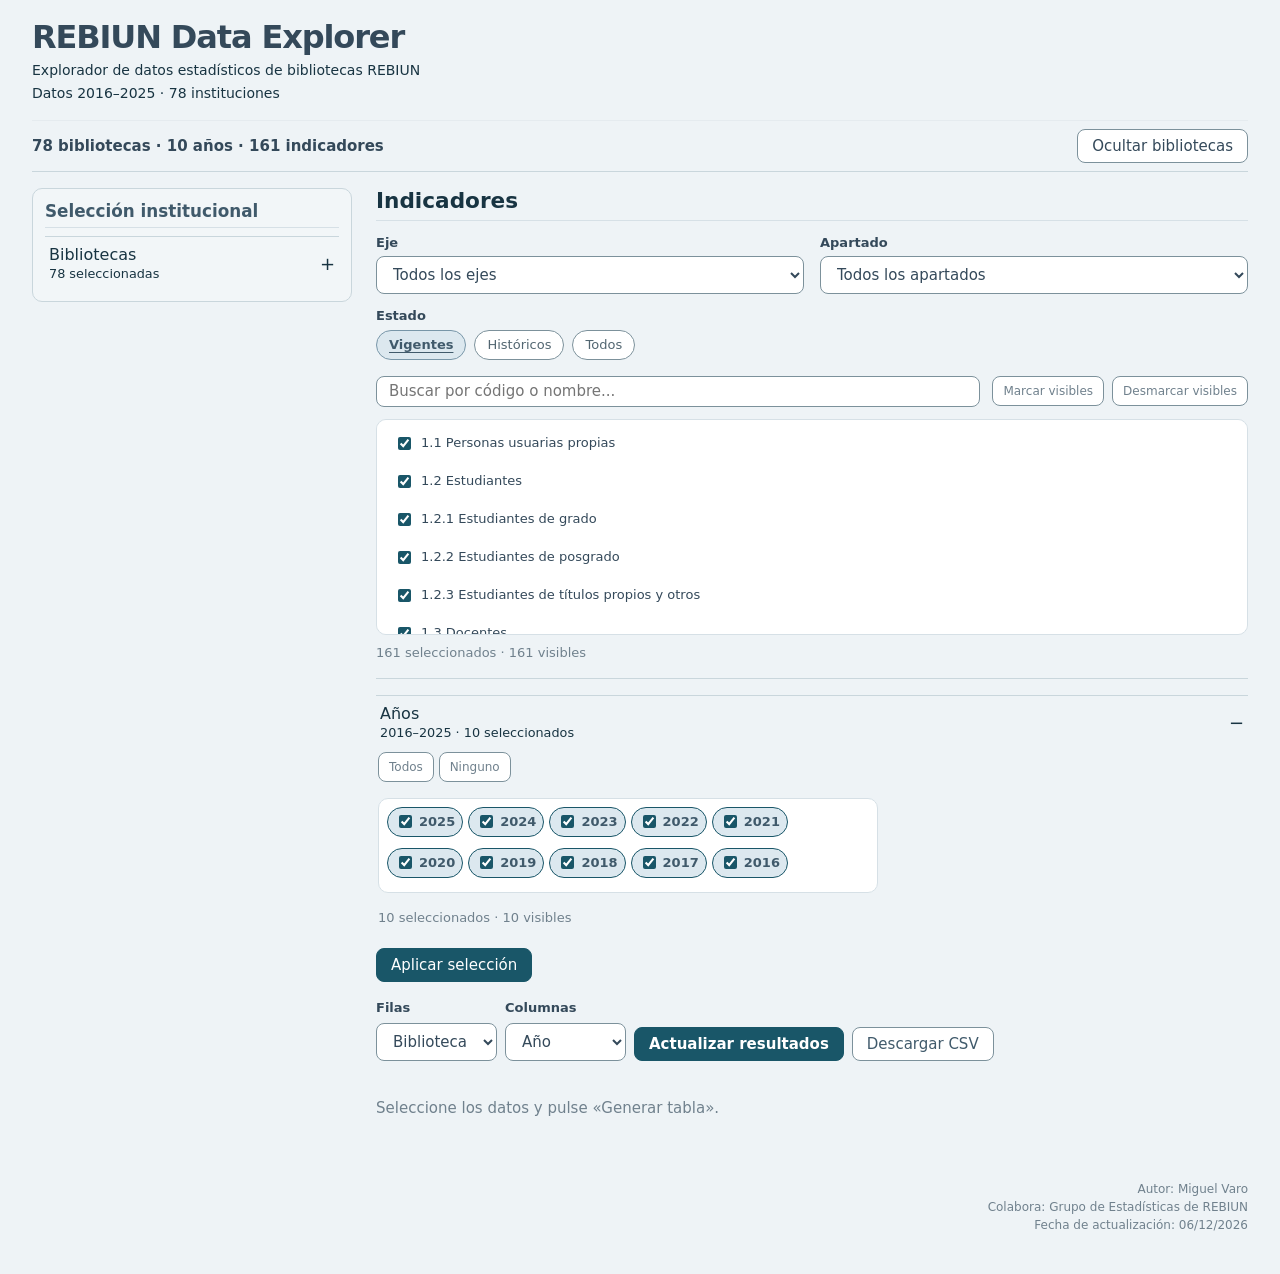
==== pruebas/redisenio-dashboard/index.html @ eb5f0b52 "Añade prototipo de rediseño del Data Explorer" ====
<!DOCTYPE html>
<html lang="es">

<head>
    <meta charset="UTF-8">
    <meta name="viewport" content="width=device-width, initial-scale=1.0">
    <title>REBIUN Data Explorer | Estadísticas REBIUN</title>
    <link rel="stylesheet" href="estilos.css">
</head>

<body class="prueba-rediseno">

<main>

    <header class="cabecera-aplicacion">
        <h1>REBIUN Data Explorer</h1>
        <p class="subtitulo-aplicacion">
            Explorador de datos estadísticos de bibliotecas REBIUN
        </p>
        <p class="metadatos-aplicacion">Datos 2016–2025 · 78 instituciones</p>
    </header>
<div class="barra-seleccion">
    <p id="seleccion-actual" role="status">Cargando selección…</p>
    <button type="button" id="alternar-seleccion" aria-label="Ocultar panel de bibliotecas" aria-expanded="true" aria-controls="panel-seleccion">Ocultar bibliotecas</button>
</div>
<div class="espacio-trabajo">
<aside id="panel-seleccion" aria-labelledby="titulo-seleccion">
<h2 id="titulo-seleccion">Selección institucional</h2>
<section class="grupo-seleccion">
    <h3><button class="acordeon" type="button" aria-expanded="false" aria-controls="filtros-bibliotecas">
        <span>Bibliotecas</span><span class="detalle-seleccion" id="detalle-bibliotecas"></span>
    </button></h3>
    <div class="filtros" id="filtros-bibliotecas" hidden><div class="segmentadores">

                <div class="campo">

                    <label for="comunidad">
                        Comunidad autónoma
                    </label>

                    <select id="comunidad">
                        <option value="">Todas</option>
                    </select>

                </div>


                <div class="campo">

                    <label for="modalidad">
                        Modalidad
                    </label>

                    <select id="modalidad">
                        <option value="">Todas</option>
                    </select>

                </div>


                <div class="campo">

                    <label for="titularidad">
                        Titularidad
                    </label>

                    <select id="titularidad">
                        <option value="">Todas</option>
                    </select>

                </div>

            </div>


            <div class="fila-segmentador-tamano">
<fieldset class="segmentador-tamano">

                <legend>
                    Tamaño por personas usuarias propias
                </legend>

                <div
                    class="opciones-tamano"
                    id="segmentador-tamano"
                    role="radiogroup"
                    aria-label="Tamaño por personas usuarias propias">

                    <label class="opcion-tamano">
                        <input type="radio" name="tamanoUsuarios" value="grupo1">
                        <span>Grupo 1 · Hasta 20.000</span>
                    </label>

                    <label class="opcion-tamano">
                        <input type="radio" name="tamanoUsuarios" value="grupo2">
                        <span>Grupo 2 · 20.001–40.000</span>
                    </label>

                    <label class="opcion-tamano">
                        <input type="radio" name="tamanoUsuarios" value="grupo3">
                        <span>Grupo 3 · 40.001 o más</span>
                    </label>

                    <label class="opcion-tamano">
                        <input type="radio" name="tamanoUsuarios" value="sin-dato">
                        <span>Sin dato</span>
                    </label>

                    <label class="opcion-tamano">
                        <input type="radio" name="tamanoUsuarios" value="todas" checked>
                        <span>Todas</span>
                    </label>

                </div>

            </fieldset>
            </div>


            <div class="bloque-lista">

                <div class="cabecera-lista cabecera-acciones">

                    <div>

                        <button
                            type="button"
                            class="mini"
                            id="marcar-bibliotecas">
                            Marcar visibles
                        </button>

                        <button
                            type="button"
                            class="mini"
                            id="desmarcar-bibliotecas">
                            Desmarcar visibles
                        </button>

                    </div>

                </div>


                <input
                    type="search"
                    id="buscar-biblioteca" aria-label="Buscar bibliotecas"
                    class="buscador"
                    placeholder="Buscar por universidad, código o sigla...">


                <div
                    id="lista-bibliotecas"
                    class="lista-checks lista-bibliotecas">
                </div>


                <div
                    id="contador-bibliotecas"
                    class="contador">
                </div>

            </div></div>
</section>



</aside>
<div class="area-analisis">
    <section class="catalogo-indicadores" aria-labelledby="titulo-indicadores">
        <h2 id="titulo-indicadores">Indicadores</h2>
        <div class="segmentadores filtros-catalogo">

            <div class="campo">

                <label for="eje">
                    Eje
                </label>

                <select id="eje">

                    <option value="">
                        Todos los ejes
                    </option>

                </select>

            </div>


            <div class="campo">

                <label for="apartado">
                    Apartado
                </label>

                <select id="apartado">

                    <option value="">
                        Todos los apartados
                    </option>

                </select>

            </div>

            <div
                class="campo campo-estado-indicadores"
                id="filtro-estado-indicadores">

                <span class="etiqueta-control">
                    Estado
                </span>

                <div
                    class="botones-estado-indicadores"
                    role="group"
                    aria-label="Estado de los indicadores">

                    <button
                        type="button"
                        class="boton-estado-indicadores activo"
                        data-estado-indicadores="vigentes"
                        aria-pressed="true">
                        Vigentes
                    </button>

                    <button
                        type="button"
                        class="boton-estado-indicadores"
                        data-estado-indicadores="historicos"
                        aria-pressed="false">
                        Históricos
                    </button>

                    <button
                        type="button"
                        class="boton-estado-indicadores"
                        data-estado-indicadores="todos"
                        aria-pressed="false">
                        Todos
                    </button>

                </div>

            </div>


        </div>


        <div class="bloque-lista">

            <div class="herramientas-catalogo">
                <input
                type="search"
                id="buscar-indicador" aria-label="Buscar indicadores"
                class="buscador"
                placeholder="Buscar por código o nombre...">
                <div class="acciones-catalogo">
                    <button
                        type="button"
                        class="mini"
                        id="marcar-indicadores">
                        Marcar visibles
                    </button>

                    <button
                        type="button"
                        class="mini"
                        id="desmarcar-indicadores">
                        Desmarcar visibles
                    </button>

                </div>
            </div>

            <div
                id="lista-indicadores"
                class="lista-checks lista-indicadores">
            </div>


            <div
                id="contador-indicadores"
                class="contador">
            </div>

        </div>
    </section>
<section class="grupo-seleccion periodo-consulta">
    <h3><button class="acordeon" type="button" aria-expanded="true" aria-controls="filtros-anios">
        <span>Años</span><span class="detalle-seleccion" id="detalle-anios"></span>
    </button></h3>
    <div class="filtros" id="filtros-anios"><div class="bloque-lista bloque-anios">

                <div class="cabecera-lista cabecera-acciones">

                    <div>

                        <button
                            type="button"
                            class="mini"
                            id="todos-anios">
                            Todos
                        </button>

                        <button
                            type="button"
                            class="mini"
                            id="ningun-anio">
                            Ninguno
                        </button>

                    </div>

                </div>


                <div
                    id="lista-anios"
                    class="lista-checks lista-anios">
                </div>


                <div
                    id="contador-anios"
                    class="contador">
                </div>

            </div></div>
</section>
        <button id="aplicar-seleccion" type="button" disabled>Aplicar selección</button>
    <section class="seccion-resultados" aria-label="Resultados">

        <div id="resumen"></div>

        <div
            id="selector-vistas"
            class="selector-vistas"
            role="tablist"
            aria-label="Visualización del resultado"
            hidden>

            <button
                type="button"
                class="pestana-vista activa"
                role="tab"
                id="pestana-tabla"
                data-vista="tabla"
                aria-controls="panel-tabla"
                aria-selected="true">
                Tabla
            </button>

            <button
                type="button"
                class="pestana-vista"
                role="tab"
                id="pestana-evolucion" tabindex="-1"
                data-vista="evolucion"
                aria-controls="evolucion"
                aria-selected="false">
                Evolución
            </button>

            <button
                type="button"
                class="pestana-vista"
                role="tab"
                id="pestana-comparacion" tabindex="-1"
                data-vista="comparacion"
                aria-controls="comparacion"
                aria-selected="false">
                Comparación
            </button>

        </div>

        <div id="panel-tabla" role="tabpanel" aria-labelledby="pestana-tabla">
<div class="organizacion">

            <div class="campo">

                <label for="filas">
                    Filas
                </label>

                <select id="filas">

                    <option value="Biblioteca">
                        Biblioteca
                    </option>

                    <option value="Anio">
                        Año
                    </option>

                    <option value="IndicadorEtiqueta">
                        Indicador
                    </option>

                </select>

            </div>


            <div class="campo">

                <label for="columnas">
                    Columnas
                </label>

                <select id="columnas">

                    <option value="Anio">
                        Año
                    </option>

                    <option value="Biblioteca">
                        Biblioteca
                    </option>

                    <option value="IndicadorEtiqueta">
                        Indicador
                    </option>

                </select>

            </div>


            <button
                id="generar"
                type="button">
                Actualizar resultados
            </button>


            <button
                id="descargar"
                type="button">
                Descargar CSV
            </button>

        </div>
<div id="tabla" tabindex="0" role="region" aria-label="Resultado tabular"></div>
</div>

        <div
            id="evolucion"
            class="vista-grafico"
            role="tabpanel"
            aria-labelledby="pestana-evolucion"
            hidden>

            <div class="controles-grafico">
                <div class="campo">
                    <label for="indicador-evolucion">
                        Indicador a visualizar
                    </label>
                    <select id="indicador-evolucion"></select>
                </div>

                <div class="campo campo-destacar-biblioteca">
                    <label for="destacar-biblioteca-evolucion">
                        Destacar biblioteca (opcional)
                    </label>
                    <select id="destacar-biblioteca-evolucion">
                        <option value="">Ninguna</option>
                    </select>
                </div>

                <label class="control-promedio">
                    <input type="checkbox" id="mostrar-promedio-evolucion">
                    Mostrar promedio
                </label>

                <div class="descarga-grafico">
                    <button
                        type="button"
                        class="boton-descarga-grafico"
                        data-menu-descarga="evolucion"
                        aria-controls="opciones-descarga-evolucion"
                        aria-expanded="false">
                        Descargar gráfico
                    </button>
                    <div
                        class="menu-descarga-grafico"
                        id="opciones-descarga-evolucion"
                        role="group"
                        data-menu="evolucion"
                        hidden>
                        <button type="button" data-descarga="png" data-vista-descarga="evolucion">PNG</button>
                        <button type="button" data-descarga="pdf" data-vista-descarga="evolucion">PDF</button>
                    </div>
                </div>
            </div>

            <div class="metricas-grafico" id="metricas-evolucion" aria-label="Resumen del gráfico" hidden></div>
            <div
                id="grafico-evolucion"
                class="contenedor-grafico">
            </div>

        </div>

        <div
            id="comparacion"
            class="vista-grafico"
            role="tabpanel"
            aria-labelledby="pestana-comparacion"
            hidden>

            <div class="controles-grafico">
                <div class="campo">
                    <label for="indicador-comparacion">
                        Indicador
                    </label>
                    <select id="indicador-comparacion"></select>
                </div>

                <div class="campo">
                    <label for="destacar-comparacion">Destacar biblioteca</label>
                    <select id="destacar-comparacion"></select>
                </div>
                <fieldset class="selector-modo-comparacion">
                    <legend>Modo de comparación</legend>
                    <div class="chips-anios" role="group" aria-label="Modo de comparación">
                        <button type="button" class="chip-anio activo" data-modo-comparacion="absoluto" aria-pressed="true">Valores absolutos</button>
                        <button type="button" class="chip-anio" data-modo-comparacion="por-usuario" aria-pressed="false">Por persona usuaria propia</button>
                        <span class="ayuda-normalizacion" tabindex="0" aria-label="Normaliza el indicador dividiéndolo entre las personas usuarias propias de cada biblioteca en el año seleccionado. Utilice esta opción solo cuando esta relación sea adecuada para el indicador consultado." title="Normaliza el indicador dividiéndolo entre las personas usuarias propias de cada biblioteca en el año seleccionado. Utilice esta opción solo cuando esta relación sea adecuada para el indicador consultado.">ⓘ</span>
                    </div>
                </fieldset>

                <div class="controles-disposicion-comparacion">
                    <div class="campo">
                        <label for="orden-comparacion">Ordenar</label>
                        <select id="orden-comparacion">
                            <option value="desc">Mayor a menor</option>
                            <option value="asc">Menor a mayor</option>
                            <option value="alfabetico">Alfabético</option>
                        </select>
                    </div>
                    <div class="campo">
                        <label for="orientacion-comparacion">Orientación</label>
                        <select id="orientacion-comparacion">
                            <option value="horizontal" selected>Horizontal</option>
                            <option value="vertical">Vertical</option>
                        </select>
                    </div>
                </div>

                <fieldset class="selector-anios-comparacion">
                    <legend>Año</legend>
                    <div
                        id="anios-comparacion"
                        class="chips-anios"
                        role="group"
                        aria-label="Año de comparación">
                    </div>
                </fieldset>

                <div class="descarga-grafico">
                    <button
                        type="button"
                        class="boton-descarga-grafico"
                        data-menu-descarga="comparacion"
                        aria-controls="opciones-descarga-comparacion"
                        aria-expanded="false">
                        Descargar gráfico
                    </button>
                    <div
                        class="menu-descarga-grafico"
                        id="opciones-descarga-comparacion"
                        role="group"
                        data-menu="comparacion"
                        hidden>
                        <button type="button" data-descarga="png" data-vista-descarga="comparacion">PNG</button>
                        <button type="button" data-descarga="pdf" data-vista-descarga="comparacion">PDF</button>
                    </div>
                </div>
            </div>

            <div class="metricas-grafico" id="metricas-comparacion" aria-label="Resumen del gráfico" hidden></div>
            <div
                id="grafico-comparacion"
                class="contenedor-grafico">
            </div>

        </div>

        <footer class="pie-resultados">
            <div>Autor: Miguel Varo</div>
            <div>Colabora: Grupo de Estadísticas de REBIUN</div>
            <div>Fecha de actualización: <time id="fecha-actualizacion"></time></div>
        </footer>

    </section>


</div>
</div>
</main>

<section
    id="vista-impresion-grafico"
    class="vista-impresion-grafico"
    aria-hidden="true">
</section>

<script src="app.js"></script>

</body>

</html>
---- pruebas/redisenio-dashboard/estilos.css ----
body {
    font-family: Arial, Helvetica, sans-serif;
    margin: 0;
    background: #f5f6f7;
    color: #222;
}

main {
    max-width: 1400px;
    margin: 35px auto;
    padding: 0 25px 50px;
}

h1 {
    margin-bottom: 5px;
}

.cabecera-aplicacion {
    margin-bottom: 0.35rem;
}

.cabecera-aplicacion h1 {
    color: var(--color-text);
    margin: 0;
    font-size: clamp(1.7rem, 3vw, 2.2rem);
    line-height: 1.15;
}

.subtitulo-aplicacion {
    margin: 0.3rem 0 0;
    color: #555;
    font-size: 1rem;
}

h2 {
    width: 100%;
    margin: 0 0 15px;
    font-size: 19px;
    border-bottom: 1px solid #ddd;
    padding-bottom: 10px;
}

.intro {
    color: #555;
    margin-bottom: 25px;
}


/* PANELES */

.panel {
    background: white;
    padding: 20px;
    margin-bottom: 20px;
    border: 1px solid #ddd;
    border-radius: 4px;
}

.panel-bloque {
    display: flex;
    flex-wrap: wrap;
    gap: 20px;
}


/* SEGMENTADORES */

.segmentadores {
    display: flex;
    flex-wrap: wrap;
    gap: 20px;
    width: 100%;
}

.campo {
    display: flex;
    flex-direction: column;
    min-width: 240px;
}

.segmentador-tamano {
    width: 100%;
    margin: -4px 0 0;
    padding: 0;
    border: 0;
}

.segmentador-tamano legend {
    margin-bottom: 6px;
    padding: 0;
    font-weight: bold;
}

.opciones-tamano {
    display: flex;
    flex-direction: column;
    align-items: flex-start;
    gap: 2px;
}

.opcion-tamano {
    display: flex;
    align-items: center;
    gap: 7px;
    margin: 0;
    padding: 3px;
    font-weight: normal;
    line-height: 1.25;
}

.opcion-tamano:has(input:disabled) {
    color: #888;
}

.opcion-tamano input {
    margin: 0;
}

label {
    font-weight: bold;
    margin-bottom: 6px;
}

select,
.buscador {
    padding: 9px;
    border: 1px solid #bbb;
    border-radius: 3px;
    background: white;
    box-sizing: border-box;
}


/* LISTAS */

.bloque-lista {
    width: 100%;
}

.cabecera-lista {
    display: flex;
    justify-content: space-between;
    align-items: center;
    gap: 10px;
    margin-bottom: 8px;
}

.buscador {
    width: 100%;
    margin-bottom: 8px;
}

.lista-checks {
    border: 1px solid #ccc;
    background: #fafafa;
    padding: 10px;
    overflow-y: auto;
}

.lista-bibliotecas {
    max-height: 250px;
}

.lista-indicadores {
    max-height: 320px;
}

.lista-anios {
    max-height: 150px;
}

.opcion-check {
    display: flex;
    align-items: flex-start;
    gap: 7px;
    padding: 5px 3px;
    font-weight: normal;
    line-height: 1.3;
}

.opcion-check:hover {
    background: #eee;
}

.opcion-check input {
    margin-top: 2px;
}

.contador {
    margin-top: 7px;
    font-size: 12px;
    color: #666;
}


/* BOTONES */

button {
    padding: 9px 16px;
    cursor: pointer;
    border: 1px solid #aaa;
    background: #f3f3f3;
    border-radius: 3px;
}

button:hover {
    background: #e4e4e4;
}

button.mini {
    padding: 4px 8px;
    font-size: 12px;
}


/* AÃ‘OS */

.bloque-anios {
    max-width: 500px;
}


/* ORGANIZACIÃ“N */

.organizacion {
    display: flex;
    flex-wrap: wrap;
    gap: 20px;
    align-items: flex-end;
}


/* RESULTADOS */

#resumen {
    margin: 20px 0 8px;
    font-weight: bold;
}

#tabla {
    overflow-x: auto;
}

.selector-vistas {
    display: flex;
    gap: 0.3rem;
    margin: 0 0 0.8rem;
    border-bottom: 1px solid var(--rebiun-borde-suave, #d9e3e2);
}

.selector-vistas[hidden] {
    display: none;
}

.pestana-vista {
    margin-bottom: -1px;
    padding: 0.5rem 0.9rem;
    border-radius: 4px 4px 0 0;
    background: #f7f9f9;
}

.pestana-vista.activa {
    color: #fff;
    border-color: var(--rebiun-turquesa-oscuro, #2d7e79);
    background: var(--rebiun-turquesa, #338c87);
}

.pestana-vista.activa:hover {
    background: var(--rebiun-turquesa-oscuro, #2d7e79);
}

.vista-grafico {
    min-width: 0;
}

.controles-grafico {
    display: flex;
    flex-wrap: wrap;
    gap: 1rem;
    align-items: flex-end;
    margin-bottom: 0.8rem;
}

.controles-grafico .campo {
    min-width: min(100%, 280px);
}

.control-promedio {
    display: inline-flex;
    align-items: center;
    gap: 0.45rem;
    margin: 0 0 0.45rem;
    font-weight: normal;
    white-space: nowrap;
}

.control-promedio input {
    margin: 0;
}

.contenedor-grafico {
    overflow-x: auto;
    padding: 0.75rem;
    border: 1px solid var(--rebiun-borde-suave, #d9e3e2);
    background: #fff;
}

.grafico-svg {
    display: block;
    width: 100%;
    min-width: 620px;
    height: auto;
    font-family: inherit;
}

.grafico-eje {
    stroke: #899796;
    stroke-width: 1;
}

.grafico-guia {
    stroke: #e4ebea;
    stroke-width: 1;
}

.grafico-texto {
    fill: var(--rebiun-texto, #333);
    font-size: 12px;
}

.grafico-etiqueta-barra {
    font-size: 11px;
}

.grafico-etiqueta-promedio {
    fill: #8e9797;
    font-size: 11px;
    font-weight: 500;
}

.grafico-leyenda {
    display: flex;
    flex-wrap: wrap;
    gap: 0.45rem 1rem;
    margin-top: 0.8rem;
    font-size: 12px;
}

.grafico-leyenda-item {
    display: inline-flex;
    align-items: center;
    gap: 0.35rem;
}

.grafico-leyenda-color {
    width: 0.8rem;
    height: 0.8rem;
    border-radius: 50%;
    flex: 0 0 auto;
}

.grafico-leyenda-linea-promedio {
    width: 1.35rem;
    height: 0;
    border-top: 1.5px dashed #8e9797;
    opacity: 0.75;
    flex: 0 0 auto;
}

.selector-anios-comparacion {
    min-width: 0;
    margin: 0;
    padding: 0;
    border: 0;
}

#comparacion .controles-grafico > .campo,
.selector-modo-comparacion {
    flex-basis: 100%;
}

.controles-disposicion-comparacion {
    display: flex;
    flex: 0 1 100%;
    flex-wrap: wrap;
    gap: 0.75rem;
    align-items: flex-end;
}

.controles-disposicion-comparacion .campo {
    min-width: min(100%, 175px);
}

.controles-disposicion-comparacion select {
    width: 100%;
}

.selector-modo-comparacion {
    min-width: 0;
    margin: 0;
    padding: 0;
    border: 0;
}

.selector-modo-comparacion legend {
    margin-bottom: 6px;
    font-weight: bold;
}

.selector-modo-comparacion .chip-anio:disabled {
    opacity: 0.45;
    cursor: not-allowed;
}

.ayuda-normalizacion {
    align-self: center;
    color: #687575;
    cursor: help;
}

.medida-comparacion {
    margin: 0 0 0.5rem;
    color: #586564;
    font-size: 0.85rem;
}

.selector-anios-comparacion legend {
    margin-bottom: 6px;
    padding: 0;
    font-weight: bold;
}

.chips-anios {
    display: flex;
    flex-wrap: wrap;
    gap: 0.35rem;
}

.chip-anio {
    min-width: 3.4rem;
    padding: 0.32rem 0.6rem;
    background: #f7f9f9;
}

.chip-anio.activo {
    color: #fff;
    border-color: var(--rebiun-turquesa-oscuro, #2d7e79);
    background: var(--rebiun-turquesa, #338c87);
}

.chip-anio.activo:hover {
    background: var(--rebiun-turquesa-oscuro, #2d7e79);
}

.descarga-grafico {
    position: relative;
    margin-left: auto;
}

.boton-descarga-grafico {
    white-space: nowrap;
}

.menu-descarga-grafico {
    position: absolute;
    z-index: 10;
    top: calc(100% + 0.25rem);
    right: 0;
    min-width: 8rem;
    padding: 0.25rem;
    border: 1px solid var(--rebiun-borde-suave, #d9e3e2);
    border-radius: 4px;
    background: #fff;
    box-shadow: 0 3px 10px rgb(0 0 0 / 12%);
}

.menu-descarga-grafico[hidden] {
    display: none;
}

.menu-descarga-grafico button {
    display: block;
    width: 100%;
    border: 0;
    text-align: left;
    background: transparent;
}

.vista-impresion-grafico {
    display: none;
}

@media (max-width: 700px) {
    .pestana-vista {
        flex: 1 1 0;
        padding-right: 0.35rem;
        padding-left: 0.35rem;
    }

    .contenedor-grafico {
        padding: 0.45rem;
    }

    .descarga-grafico {
        margin-left: 0;
    }
}

@media print {
    @page {
        size: landscape;
        margin: 12mm;
    }

    body.imprimiendo-grafico {
        background: #fff;
    }

    body.imprimiendo-grafico main {
        display: none !important;
    }

    body.imprimiendo-grafico .vista-impresion-grafico {
        display: block;
        color: #222;
    }

    .vista-impresion-grafico h1 {
        margin: 0 0 0.4rem;
        font-size: 20pt;
    }

    .vista-impresion-grafico .metadatos-impresion {
        margin-bottom: 0.8rem;
        font-size: 11pt;
    }

    .vista-impresion-grafico .contenedor-grafico {
        overflow: visible;
        padding: 0;
        border: 0;
    }

    .vista-impresion-grafico .grafico-svg {
        width: 100% !important;
        min-width: 0;
        max-height: 155mm;
    }

    .vista-impresion-grafico .fuente-grafico {
        margin-top: 0.7rem;
        font-size: 9pt;
    }
}

table {
    width: 100%;
    border-collapse: collapse;
    background: white;
}

th,
td {
    border: 1px solid #ccc;
    padding: 8px;
    text-align: right;
    vertical-align: top;
}

th {
    background: #eee;
    white-space: nowrap;
}

th:first-child,
td:first-child {
    text-align: left;
}

.mensaje {
    background: white;
    border: 1px solid #ddd;
    padding: 20px;
}

/* =========================================================
   PRESENTACION_DATOS_CELDA
   Datos mÃºltiples dentro de una celda
   ========================================================= */

#tabla td {
    vertical-align: top;
}

#tabla .dato-celda {
    display: grid;
    grid-template-columns: minmax(0, 1fr) max-content;
    gap: 0.8rem;
    align-items: start;

    padding: 0.38rem 0;

    border-bottom: 1px solid #e2e5e9;
}

#tabla .dato-celda:first-child {
    padding-top: 0;
}

#tabla .dato-celda:last-child {
    padding-bottom: 0;
    border-bottom: none;
}

#tabla .dato-etiqueta {
    min-width: 0;
    line-height: 1.35;
}

#tabla .dato-valor {
    white-space: nowrap;
    text-align: right;

    font-weight: 600;
    font-variant-numeric: tabular-nums;
    line-height: 1.35;
}

/* =========================================================
   AJUSTE_VISUAL_REBIUN
   Ajuste tipogrÃ¡fico, espaciado y color corporativo
   ========================================================= */

:root {
    --rebiun-turquesa: #338c87;
    --rebiun-turquesa-oscuro: #2d7e79;
    --rebiun-turquesa-claro: #eef6f5;
    --rebiun-borde-suave: #d9e3e2;
    --rebiun-texto: #333333;
}


/* TipografÃ­a general mÃ¡s compacta */

body {
    font-family:
        "Segoe UI",
        "Helvetica Neue",
        Arial,
        sans-serif;

    font-size: 15px;
    line-height: 1.35;
    color: var(--rebiun-texto);
}


/* TÃ­tulo principal: mÃ¡s prÃ³ximo al estilo limpio de REBIUN */

h1 {
    font-weight: 400;
    line-height: 1.15;
    letter-spacing: 0.01em;
}


/* Encabezados principales de cada bloque */

h2 {
    color: var(--rebiun-turquesa-oscuro);

    font-size: 1.15rem;
    font-weight: 600;
    line-height: 1.2;

    margin-top: 0;
    margin-bottom: 0.55rem;

    padding-bottom: 0.38rem;

    border-bottom-color:
        var(--rebiun-borde-suave);
}


/* Encabezados secundarios */

h3 {
    font-size: 1rem;
    line-height: 1.2;

    margin-top: 0.65rem;
    margin-bottom: 0.4rem;
}


/* Controles */

button,
input,
select {
    font-family: inherit;
    font-size: inherit;
}


button {
    padding: 0.27rem 0.55rem;
}


input[type="text"],
input[type="search"],
select {
    padding-top: 0.34rem;
    padding-bottom: 0.34rem;
}


button:hover {
    border-color: var(--rebiun-turquesa);
    background-color: var(--rebiun-turquesa-claro);
}


button:focus-visible,
input:focus-visible,
select:focus-visible {
    outline: 2px solid var(--rebiun-turquesa);
    outline-offset: 1px;
}


/* Listados de selecciÃ³n */

.opcion-check {
    line-height: 1.25;
}


/* Tablas: un poco mÃ¡s compactas */

#tabla th,
#tabla td {
    padding-top: 0.4rem;
    padding-bottom: 0.4rem;
}


#tabla thead th {
    background-color: #f3f7f7;
    border-bottom-color: var(--rebiun-turquesa);
}


/* Filas internas de las celdas densas */

#tabla .dato-celda {
    gap: 0.7rem;
    padding-top: 0.3rem;
    padding-bottom: 0.3rem;
}


#tabla .dato-celda {
    border-bottom-color: #dde6e5;
}


/* PequeÃ±o acento visual en elementos interactivos */

a {
    color: var(--rebiun-turquesa-oscuro);
}

/* =========================================================
   LAYOUT_SELECCION_BIBLIOTECAS_ANIOS
   Bibliotecas + periodo en una Ãºnica secciÃ³n
   ========================================================= */

.seleccion-grid {
    display: grid;

    grid-template-columns:
        minmax(0, 3fr)
        minmax(190px, 1fr);

    gap: 1.35rem;
    align-items: start;
}


.seleccion-bibliotecas,
.seleccion-anios {
    min-width: 0;
}


.seleccion-grid h3 {
    margin-top: 0;
    margin-bottom: 0.55rem;

    color: var(
        --rebiun-turquesa-oscuro,
        #2d7e79
    );

    font-weight: 600;
}


/* SeparaciÃ³n visual discreta entre ambos grupos */

.seleccion-anios {
    padding-left: 1.2rem;

    border-left:
        1px solid
        var(
            --rebiun-borde-suave,
            #d9e3e2
        );
}


/* AÃ±os ya no necesitan una caja alta con scroll */

.seleccion-anios .bloque-anios {
    width: auto;
    max-width: none;
    margin: 0;
}


.seleccion-anios .lista-anios {
    height: auto;
    min-height: 0;
    max-height: none;

    overflow: visible;
}


/* Lista cronolÃ³gica compacta */

.seleccion-anios .lista-anios .opcion-check {
    padding-top: 0.28rem;
    padding-bottom: 0.28rem;
}


/* Cabecera de aÃ±os algo mÃ¡s compacta */

.seleccion-anios .cabecera-lista {
    gap: 0.5rem;
    margin-bottom: 0.4rem;
}


.seleccion-anios .contador {
    margin-top: 0.40rem;
}


/* Pantallas estrechas */

@media (max-width: 850px) {

    .seleccion-grid {
        grid-template-columns: 1fr;
        gap: 1rem;
    }


    .seleccion-anios {
        padding-left: 0;
        padding-top: 0.9rem;

        border-left: none;

        border-top:
            1px solid
            var(
                --rebiun-borde-suave,
                #d9e3e2
            );
    }


    .seleccion-anios .lista-anios {
        display: grid;
        grid-template-columns:
            repeat(
                auto-fit,
                minmax(90px, 1fr)
            );

        gap: 0.15rem 0.6rem;
    }
}

/* Ajuste fino de separación en Bibliotecas */
.seleccion-bibliotecas .bloque-lista {
    margin-top: 0.40rem;
}





/* BLOQUES_INDEPENDIENTES_BIBLIOTECAS_ANIOS */

.seleccion-doble {
    display: grid;
    grid-template-columns:
        minmax(0, 3fr)
        minmax(220px, 1fr);

    gap: 1.35rem;
    align-items: stretch;
    margin-bottom: 20px;
}


.seleccion-doble > .panel {
    min-width: 0;
    margin-bottom: 0;
}


.seleccion-doble .panel-bloque {
    row-gap: 0.75rem;
}


.panel-bibliotecas .cabecera-acciones,
.panel-anios .cabecera-acciones {
    justify-content: flex-end;
    margin-bottom: 0.4rem;
}


.panel-anios .bloque-anios {
    width: 100%;
    max-width: none;
    margin: 0;
}


.panel-anios .lista-anios {
    height: auto;
    min-height: 0;
    max-height: none;
    overflow: visible;
}


.panel-anios .lista-anios .opcion-check {
    padding-top: 0.28rem;
    padding-bottom: 0.28rem;
}


.panel-anios .contador {
    margin-top: 0.35rem;
}


@media (max-width: 850px) {

    .seleccion-doble {
        grid-template-columns: 1fr;
        gap: 1rem;
    }

}


/* Evita que el contenido del panel Años se estire verticalmente */
.panel-anios {
    align-content: flex-start;
}



/* FILTRO_ESTADO_INDICADORES */

.campo-estado-indicadores {
    min-width: 290px;
    flex: 1 1 290px;
    max-width: 380px;
}


.etiqueta-control {
    display: block;
    font-weight: bold;
    margin-bottom: 6px;
}


.botones-estado-indicadores {
    display: flex;
    flex-wrap: wrap;
    gap: 0.35rem;
}


.boton-estado-indicadores {
    padding: 0.34rem 0.65rem;
    white-space: nowrap;
}


.boton-estado-indicadores.activo {
    color: #fff;
    background-color: #338c87;
    border-color: #2d7e79;
}


.boton-estado-indicadores.activo:hover {
    color: #fff;
    background-color: #2d7e79;
}


@media (max-width: 850px) {

    .campo-estado-indicadores {
        max-width: none;
    }
}



/* AJUSTE_VISUAL_SEGMENTADOR_TAMANO */

.segmentador-tamano {
    box-sizing: border-box;

    flex: 0 1 360px;

    width: 360px;
    max-width: 100%;

    margin:
        1.05rem
        auto
        0.65rem;

    padding:
        0.75rem
        1rem
        0.70rem;

    border:
        1px solid
        var(
            --rebiun-borde-suave,
            #d9e3e2
        );

    border-radius: 5px;

    background-color: #fbfcfc;
}


.segmentador-tamano legend {
    padding:
        0
        0.35rem;

    color:
        var(
            --rebiun-turquesa-oscuro,
            #2d7e79
        );

    font-weight: 600;
}


.segmentador-tamano .opciones-tamano {
    display: flex;
    flex-direction: column;

    gap: 0.25rem;
}


.segmentador-tamano .opcion-tamano {
    display: flex;
    align-items: center;

    gap: 0.4rem;

    margin: 0;

    line-height: 1.25;
}


.segmentador-tamano .opcion-tamano input[type="radio"] {
    margin: 0;
}


@media (max-width: 850px) {

    .segmentador-tamano {
        width: 100%;
        flex-basis: 100%;

        margin-top: 0.85rem;
    }
}



/* LAYOUT_TAMANO_DOS_FILAS */

/* El segmentador ocupa una fila propia, pero su caja queda
   alineada a la izquierda y no se extiende innecesariamente. */

.fila-segmentador-tamano {
    flex: 0 0 100%;
    width: 100%;

    margin-top: 0.75rem;
}


.fila-segmentador-tamano .segmentador-tamano {
    box-sizing: border-box;

    width: fit-content;
    max-width: 100%;
    min-width: 0;

    margin: 0;

    padding:
        0.65rem
        0.85rem
        0.70rem;

    border:
        1px solid
        var(
            --rebiun-borde-suave,
            #d9e3e2
        );

    border-radius: 5px;

    background-color: #fbfcfc;
}


/* El t?tulo mantiene la misma jerarqu?a que el resto
   de los segmentadores, sin darle un protagonismo extra. */

.fila-segmentador-tamano .segmentador-tamano legend {
    padding:
        0
        0.30rem;

    color:
        var(
            --rebiun-texto,
            #333333
        );

    font-weight: 600;
}


/* Primera fila: los tres grupos.
   Segunda fila: Sin dato y Todas. */

.fila-segmentador-tamano .opciones-tamano {
    display: grid;

    grid-template-columns:
        max-content
        max-content
        max-content;

    gap:
        0.42rem
        1.35rem;

    justify-content: start;
    align-items: center;
}


.fila-segmentador-tamano .opcion-tamano {
    display: flex;
    align-items: center;

    gap: 0.38rem;

    margin: 0;

    line-height: 1.25;
}


.fila-segmentador-tamano
.opcion-tamano
input[type="radio"] {
    margin: 0;
}


/* En pantallas estrechas se apilan para evitar desbordamientos. */

@media (max-width: 850px) {

    .fila-segmentador-tamano
    .opciones-tamano {

        grid-template-columns: 1fr;
        gap: 0.35rem;
    }

    .fila-segmentador-tamano
    .segmentador-tamano {

        width: 100%;
    }
}

/* Sistema visual institucional: los controles conservan su comportamiento. */
:root {
    --color-primary: #7896A8;
    --color-primary-dark: #405A6B;
    --color-primary-soft: #DCE8EF;
    --color-background: #EEF3F6;
    --color-surface: #FFFFFF;
    --color-surface-soft: #FAFBFA;
    --color-text: #34495A;
    --color-text-secondary: #70818D;
    --color-border: #D6E0E6;
    --color-divider: #E5EBEF;
    --color-neutral-chart: #BFC4C8;
    --color-positive: #83C7A1;
    --color-negative: #F08778;
    --color-average: #8E9797;
    --rebiun-turquesa: var(--color-primary);
    --rebiun-turquesa-oscuro: var(--color-primary-dark);
    --rebiun-turquesa-claro: var(--color-primary-soft);
    --rebiun-borde-suave: var(--color-border);
    --rebiun-texto: var(--color-text);
}

body {
    font-family: "Segoe UI", Inter, system-ui, -apple-system, BlinkMacSystemFont, sans-serif;
    font-size: 15px;
    line-height: 1.5;
    background: var(--color-background);
    color: var(--color-text);
}

main {
    max-width: 1380px;
    margin: 0 auto;
    padding: 32px 32px 80px;
}

.cabecera-aplicacion {
    padding: 8px 0 32px;
    margin: 0 0 48px;
    border-bottom: 1px solid var(--color-divider);
}

.cabecera-aplicacion h1 {
    font-size: clamp(2rem, 3vw, 2.65rem);
    font-weight: 650;
    letter-spacing: -0.035em;
    line-height: 1.12;
}

.subtitulo-aplicacion {
    margin-top: 8px;
    color: var(--color-text-secondary);
    font-size: 16px;
}

.metadatos-aplicacion {
    margin: 7px 0 0;
    color: var(--color-text-secondary);
    font-size: 13px;
    font-variant-numeric: tabular-nums;
}

.seleccion-doble {
    display: block;
    margin: 0;
}

.panel {
    padding: 0 0 56px;
    margin: 0 0 56px;
    border: 0;
    border-bottom: 1px solid var(--color-divider);
    border-radius: 0;
    background: transparent;
}

.panel-bloque {
    gap: 24px;
}

.encabezado-seccion {
    display: flex;
    align-items: baseline;
    gap: 14px;
    width: 100%;
    margin-bottom: -8px;
}

.seleccion-doble .encabezado-seccion {
    margin-bottom: 4px;
}

.numero-seccion {
    min-width: 25px;
    color: var(--color-text);
    font-size: 14px;
    font-weight: 600;
    letter-spacing: 0.02em;
    font-variant-numeric: tabular-nums;
}

.encabezado-seccion h2 {
    margin: 0;
    padding: 0;
    border: 0;
    color: var(--color-text);
    font-size: clamp(24px, 2vw, 27px);
    font-weight: 700;
    letter-spacing: -0.025em;
    line-height: 1.15;
}

.encabezado-seccion p {
    margin: 0.3rem 0 0;
    color: var(--color-text-secondary);
    font-size: 14px;
}

label,
.etiqueta-control,
.segmentador-tamano legend,
.selector-modo-comparacion legend,
.selector-anios-comparacion legend {
    color: var(--color-text);
    font-size: 13px;
    font-weight: 600;
}

.segmentadores {
    display: grid;
    grid-template-columns: repeat(3, minmax(0, 1fr));
    gap: 16px;
}

.campo {
    min-width: 0;
}

select,
.buscador {
    min-height: 42px;
    padding: 8px 12px;
    border: 1px solid var(--color-border);
    border-radius: 8px;
    box-shadow: none;
    background: var(--color-surface);
    color: var(--color-text);
}

select:focus-visible,
.buscador:focus-visible,
button:focus-visible,
input:focus-visible,
.opcion-check:focus-within,
.opcion-tamano:focus-within {
    outline: 2px solid var(--color-primary);
    outline-offset: 2px;
}

select:focus,
.buscador:focus {
    border-color: var(--color-primary);
    box-shadow: 0 0 0 3px rgba(120, 150, 168, .15);
}

input[type="checkbox"],
input[type="radio"] {
    accent-color: var(--color-primary);
}

.fila-segmentador-tamano {
    margin-top: 0;
}

.fila-segmentador-tamano .segmentador-tamano {
    width: 100%;
    padding: 0;
    border: 0;
    background: transparent;
}

.fila-segmentador-tamano .segmentador-tamano legend {
    padding: 0;
    margin-bottom: 10px;
}

.fila-segmentador-tamano .opciones-tamano {
    display: flex;
    flex-direction: row;
    flex-wrap: wrap;
    gap: 8px;
    justify-content: flex-start;
    align-items: center;
}

.opcion-tamano,
.lista-anios .opcion-check,
.boton-estado-indicadores,
.chip-anio {
    display: inline-flex;
    align-items: center;
    min-height: 34px;
    box-sizing: border-box;
    padding: 5px 12px;
    border: 1px solid var(--color-border);
    border-radius: 999px;
    background: var(--color-surface);
    color: #526671;
    font-size: 13px;
    font-weight: 500;
}

.opcion-tamano:hover,
.lista-anios .opcion-check:hover,
.boton-estado-indicadores:hover,
.chip-anio:hover {
    background: #EAF1F5;
}

.opcion-tamano:has(input:checked),
.lista-anios .opcion-check:has(input:checked),
.boton-estado-indicadores.activo,
.chip-anio.activo {
    border-color: var(--color-primary);
    background: var(--color-primary-soft);
    color: var(--color-primary-dark);
}

.boton-estado-indicadores.activo:hover,
.chip-anio.activo:hover {
    background: var(--color-primary-soft);
    color: var(--color-primary-dark);
}

.lista-anios {
    display: flex;
    flex-wrap: wrap;
    gap: 8px;
    max-height: none;
    overflow: visible;
}

.panel-anios .lista-anios .opcion-check {
    padding: 5px 12px;
}

.lista-checks {
    padding: 8px;
    border: 1px solid var(--color-border);
    border-radius: 10px;
    background: var(--color-surface);
}

.lista-bibliotecas {
    max-height: 310px;
}

.lista-indicadores {
    max-height: 300px;
}

.opcion-check {
    padding: 7px 9px;
    border-radius: 6px;
    font-weight: 400;
}

.opcion-check:hover {
    background: #EAF1F5;
}

.codigo-biblioteca {
    color: var(--color-text-secondary);
    font-variant-numeric: tabular-nums;
}

.sigla-biblioteca {
    color: var(--color-primary-dark);
    font-weight: 600;
}

.panel-bibliotecas .buscador {
    height: 44px;
    margin: 0 0 12px;
}

.panel-bibliotecas .bloque-lista {
    margin-top: 0;
}

.contador {
    color: var(--color-text-secondary);
    font-size: 13px;
    font-variant-numeric: tabular-nums;
}

button {
    min-height: 38px;
    padding: 7px 14px;
    border: 1px solid var(--color-border);
    border-radius: 8px;
    background: var(--color-surface);
    color: var(--color-text);
}

button:hover {
    border-color: var(--color-primary);
    background: #EAF1F5;
}

button.mini {
    min-height: 32px;
    padding: 5px 10px;
    color: var(--color-text-secondary);
}

.organizacion {
    gap: 16px;
}

.organizacion .campo {
    min-width: min(100%, 240px);
}

#generar {
    width: 205px;
    min-height: 46px;
    border-color: #6F8FA3;
    background: #6F8FA3;
    color: #fff;
    font-weight: 600;
}

#generar:hover {
    border-color: var(--color-primary-dark);
    background: var(--color-primary-dark);
}

#descargar {
    color: var(--color-primary-dark);
}

.seccion-resultados {
    min-height: 160px;
    padding-top: 4px;
}

#resumen {
    margin: 0 0 24px;
    color: var(--color-text-secondary);
    font-size: 14px;
    font-weight: 500;
    font-variant-numeric: tabular-nums;
}

.selector-vistas {
    gap: 12px;
    margin-bottom: 24px;
    border-bottom: 0;
}

.pestana-vista {
    min-height: 44px;
    padding: 9px 18px;
    margin-bottom: 0;
    border: 1px solid var(--color-border);
    border-radius: 8px;
    background: var(--color-surface);
    color: var(--color-text);
    font-weight: 600;
}

.pestana-vista:hover {
    border-color: var(--color-primary);
    background: #EAF1F5;
    color: var(--color-primary-dark);
}

.pestana-vista.activa,
.pestana-vista.activa:hover {
    border-color: var(--color-primary);
    background: var(--color-primary);
    color: #fff;
    font-weight: 600;
}

.pie-resultados {
    margin-top: 36px;
    color: var(--color-text-secondary);
    font-size: 12px;
    line-height: 1.5;
    text-align: right;
    font-variant-numeric: tabular-nums;
}

table {
    border: 1px solid var(--color-divider);
    font-variant-numeric: tabular-nums;
}

th,
td {
    border: 0;
    border-bottom: 1px solid var(--color-divider);
    padding: 10px 12px;
}

#tabla th,
#tabla td {
    padding: 10px 12px;
}

#tabla thead th {
    border-bottom: 1px solid var(--color-border);
    background: #EDF2F4;
    color: var(--color-primary-dark);
    font-size: 12px;
    font-weight: 600;
}

#tabla tbody tr:hover {
    background: #F3F6F7;
}

#tabla .dato-celda {
    border-bottom-color: var(--color-divider);
}

.mensaje {
    padding: 24px 0;
    border: 0;
    background: transparent;
    color: var(--color-text-secondary);
}

.controles-grafico {
    gap: 16px 24px;
    margin-bottom: 24px;
}

#evolucion .controles-grafico > .campo {
    flex: 1 1 380px;
}

#evolucion .controles-grafico > .campo-destacar-biblioteca {
    flex: 0 1 280px;
}

.grafico-leyenda-item.atenuada {
    color: var(--color-text-secondary);
    opacity: 0.45;
}

.grafico-leyenda-item.destacada {
    font-weight: 600;
}

.control-promedio,
.boton-descarga-grafico,
.controles-disposicion-comparacion label,
.selector-anios-comparacion legend {
    color: var(--color-text-secondary);
    font-size: 13px;
}

.contenedor-grafico {
    padding: 16px 0;
    border: 0;
    background: transparent;
}

.grafico-guia {
    stroke: var(--color-divider);
}

.grafico-texto,
.grafico-leyenda {
    font-variant-numeric: tabular-nums;
}

.grafico-etiqueta-promedio {
    fill: var(--color-average);
}

.grafico-leyenda-linea-promedio {
    border-top-color: var(--color-average);
}

#comparacion .controles-grafico > .campo {
    flex-basis: 100%;
}

.controles-disposicion-comparacion {
    flex: 0 1 auto;
    gap: 12px;
}

.controles-disposicion-comparacion .campo {
    min-width: 160px;
}

.selector-modo-comparacion {
    flex-basis: 100%;
}

.selector-anios-comparacion {
    align-self: flex-end;
}

.menu-descarga-grafico {
    border-color: var(--color-border);
    border-radius: 8px;
    box-shadow: 0 1px 4px rgba(40, 65, 80, .06);
}

@media (max-width: 1100px) {
    .segmentadores {
        grid-template-columns: repeat(2, minmax(0, 1fr));
    }
}

@media (max-width: 700px) {
    main {
        padding: 20px 16px 56px;
    }
    .cabecera-aplicacion {
        margin-bottom: 40px;
    }
    .panel {
        padding-bottom: 48px;
        margin-bottom: 48px;
    }
    .segmentadores {
        grid-template-columns: 1fr;
    }
    .encabezado-seccion {
        gap: 14px;
    }
    .fila-segmentador-tamano .opciones-tamano,
    .panel-anios .lista-anios {
        display: flex;
        gap: 8px;
    }
    .selector-vistas {
        gap: 10px;
        flex-wrap: wrap;
    }
    .pestana-vista {
        flex: 0 1 auto;
        padding-right: 12px;
        padding-left: 12px;
    }
    #generar {
        width: 100%;
    }
    .controles-disposicion-comparacion {
        flex-basis: 100%;
    }
    .controles-disposicion-comparacion .campo {
        flex: 1 1 150px;
    }
}

@media print {
    body.imprimiendo-grafico {
        background: #fff;
    }
    .vista-impresion-grafico .contenedor-grafico {
        padding: 0;
    }
}

:root {
    --prueba-texto: #183442;
    --prueba-accion: #195668;
    --prueba-borde: #7c919b;
    --prueba-superficie: #f2f6f8;
}

.prueba-rediseno main {
    max-width: 1600px;
    padding: 20px clamp(12px, 2.5vw, 36px) 40px;
}

.prueba-rediseno .cabecera-aplicacion {
    margin: 0;
    padding: 0 0 14px;
}

.prueba-rediseno .cabecera-aplicacion h1 {
    margin: 0 0 4px;
    font-size: clamp(1.45rem, 2.5vw, 2.1rem);
}

.prueba-rediseno .cabecera-aplicacion p {
    margin: 2px 0;
    color: var(--prueba-texto);
    font-size: .875rem;
}

.barra-seleccion {
    display: flex;
    flex-wrap: wrap;
    justify-content: space-between;
    align-items: center;
    gap: 8px 16px;
    padding: 8px 0;
    margin-bottom: 16px;
    border-bottom: 1px solid #c9d6dc;
}

.barra-seleccion p {
    margin: 0;
    font-weight: 600;
    font-variant-numeric: tabular-nums;
}

.espacio-trabajo {
    display: grid;
    grid-template-columns: 320px minmax(0, 1fr);
    align-items: start;
    gap: 20px;
}

.espacio-trabajo:has(#panel-seleccion[hidden]) {
    grid-template-columns: minmax(0, 1fr);
}

.prueba-rediseno [hidden] {
    display: none !important;
}

#panel-seleccion {
    min-width: 0;
    background: var(--prueba-superficie);
    border: 1px solid #c9d6dc;
    border-radius: 10px;
    padding: 12px;
}

#titulo-seleccion {
    margin: 0 0 8px;
    font-size: 1.05rem;
}

.grupo-seleccion {
    border-top: 1px solid #c9d6dc;
}

.grupo-seleccion h3 {
    margin: 0;
}

.prueba-rediseno .acordeon {
    width: 100%;
    display: grid;
    grid-template-columns: minmax(0, 1fr) auto;
    gap: 2px 10px;
    text-align: left;
    border: 0;
    background: transparent;
    padding: 8px 4px;
    color: var(--prueba-texto);
}

.acordeon::after {
    content: "+";
    grid-area: 1 / 2 / 3 / 3;
    align-self: center;
    font-size: 1.125rem;
}

.acordeon[aria-expanded="true"]::after {
    content: "−";
}

.detalle-seleccion {
    grid-column: 1;
    font-size: .8rem;
    font-weight: 400;
}

.filtros {
    padding: 4px 2px 12px;
}

.filtros .segmentadores,
.filtros .bloque-lista {
    display: grid;
    grid-template-columns: minmax(0, 1fr);
    gap: 8px;
    margin: 0 0 8px;
}

.filtros .campo,
.filtros fieldset,
.filtros input[type="search"],
.filtros select {
    min-width: 0;
    width: 100%;
    box-sizing: border-box;
}

.filtros .lista-bibliotecas,
.filtros .lista-indicadores {
    max-height: 200px;
}

#filtros-bibliotecas .cabecera-acciones {
    padding-top: var(--espacio-sm);
}

.filtros .lista-anios {
    display: flex;
    gap: 5px;
}

.filtros .lista-anios .opcion-check {
    min-height: 30px;
    padding: 3px 7px;
    gap: 4px;
}

.prueba-rediseno input[type="checkbox"],
.prueba-rediseno input[type="radio"] {
    accent-color: var(--prueba-accion);
}

.prueba-rediseno .opcion-check {
    min-height: 30px;
    box-sizing: border-box;
}

.prueba-rediseno .seccion-resultados {
    min-width: 0;
    padding: 0;
}

.prueba-rediseno #resumen {
    margin: 0 0 8px;
}

.prueba-rediseno #resumen:empty {
    display: none;
}

.prueba-rediseno .selector-vistas {
    gap: 6px;
    flex-wrap: wrap;
    margin-bottom: 12px;
}

.prueba-rediseno .pestana-vista {
    min-height: 36px;
    padding: 5px 12px;
}

.prueba-rediseno .organizacion {
    display: flex;
    flex-wrap: wrap;
    align-items: end;
    gap: 8px;
    margin: 0 0 12px;
}

.prueba-rediseno .organizacion .campo {
    min-width: min(110px, 100%);
}

.prueba-rediseno #generar,
.prueba-rediseno #aplicar-seleccion {
    width: auto;
    min-height: 34px;
    border-color: var(--prueba-accion);
    background: var(--prueba-accion);
    color: white;
}

.prueba-rediseno #aplicar-seleccion {
    margin-top: 8px;
}

.prueba-rediseno button,
.prueba-rediseno select,
.prueba-rediseno input[type="search"] {
    min-height: 30px;
    border-color: var(--prueba-borde);
}

.prueba-rediseno button[aria-pressed="true"],
.prueba-rediseno .pestana-vista[aria-selected="true"] {
    font-weight: 700;
    text-decoration: underline;
    text-underline-offset: 3px;
}

.prueba-rediseno .pestana-vista.activa {
    background: var(--prueba-accion);
    color: white;
}

.prueba-rediseno :focus-visible {
    outline: 3px solid #084c79;
    outline-offset: 2px;
}

.prueba-rediseno label:has(input:focus-visible) {
    outline: 3px solid #084c79;
    outline-offset: -3px;
}

.prueba-rediseno #tabla,
.prueba-rediseno .contenedor-grafico {
    max-width: 100%;
    overflow-x: auto;
}

.prueba-rediseno .controles-grafico {
    gap: 8px;
}

@media (max-width: 980px) {
    .espacio-trabajo {
        grid-template-columns: 300px minmax(0, 1fr);
        gap: 12px;
    }
}

@media (max-width: 740px) {
    .espacio-trabajo {
        grid-template-columns: minmax(0, 1fr);
    }
}

.prueba-rediseno {
    --espacio-xs: 4px;
    --espacio-sm: 8px;
    --espacio-md: 12px;
    --espacio-lg: 16px;
    --espacio-xl: 24px;
}

.espacio-trabajo {
    gap: var(--espacio-xl);
}

.area-analisis {
    min-width: 0;
    container-type: inline-size;
}

.catalogo-indicadores {
    padding-bottom: var(--espacio-lg);
    margin-bottom: var(--espacio-lg);
    border-bottom: 1px solid #c9d6dc;
}

.catalogo-indicadores h2 {
    margin: 0 0 var(--espacio-md);
    font-size: 1.35rem;
    color: var(--prueba-texto);
}

.catalogo-indicadores .filtros-catalogo {
    display: grid;
    grid-template-columns: repeat(2, minmax(0, 1fr));
    align-items: start;
    gap: var(--espacio-md) var(--espacio-lg);
    margin: 0 0 var(--espacio-lg);
}

.filtros-catalogo .campo,
.filtros-catalogo select,
.herramientas-catalogo input {
    min-width: 0;
    width: 100%;
    box-sizing: border-box;
}

.filtros-catalogo select,
.herramientas-catalogo input {
    min-height: 38px;
}

.catalogo-indicadores .bloque-lista {
    margin: 0;
}

.herramientas-catalogo {
    display: flex;
    flex-wrap: wrap;
    align-items: center;
    gap: var(--espacio-sm) var(--espacio-md);
    margin-bottom: var(--espacio-md);
}

.herramientas-catalogo input {
    flex: 1 1 min(100%, 24rem);
    margin: 0;
}

.acciones-catalogo,
.catalogo-indicadores .botones-estado-indicadores {
    display: flex;
    flex-wrap: wrap;
    gap: var(--espacio-sm);
}

.catalogo-indicadores .lista-indicadores {
    max-height: 216px;
    overflow-y: auto;
    overflow-wrap: anywhere;
}

.catalogo-indicadores .contador {
    margin-top: var(--espacio-sm);
}

@container (min-width: 900px) {
    .catalogo-indicadores .filtros-catalogo {
        grid-template-columns: minmax(0, 1fr) minmax(0, 1.35fr) auto;
    }
}

@container (max-width: 540px) {
    .catalogo-indicadores .filtros-catalogo {
        grid-template-columns: minmax(0, 1fr);
    }
}

.catalogo-indicadores .lista-indicadores {
    box-sizing: border-box;
}

.catalogo-indicadores .etiqueta-control,
.catalogo-indicadores label[for] {
    margin-bottom: var(--espacio-xs);
}

@container (min-width: 541px) and (max-width: 899px) {
    .filtros-catalogo .campo-estado-indicadores {
        grid-column: 1 / -1;
    }
}

@media (max-width: 740px) {
    .espacio-trabajo {
        gap: var(--espacio-lg);
    }
}

.prueba-rediseno .cabecera-aplicacion {
    color: #183442;
}
.prueba-rediseno .periodo-consulta {
    margin-bottom: var(--espacio-sm);
}
.periodo-consulta .bloque-anios {
    display: flex;
    flex-wrap: wrap;
    align-items: center;
    gap: var(--espacio-sm);
    margin: 0;
}
.periodo-consulta .lista-anios {
    flex: 1 1 24rem;
}
.prueba-rediseno #aplicar-seleccion {
    margin: 0 0 var(--espacio-lg);
}
.metricas-grafico {
    display: flex;
    flex-wrap: wrap;
    gap: var(--espacio-sm) var(--espacio-xl);
    padding-block: var(--espacio-md);
    border-top: 1px solid #c9d6dc;
}
.metricas-grafico div {
    display: grid;
    gap: var(--espacio-xs);
}
.metricas-grafico span {
    color: #435c68;
    font-size: .8125rem;
}
.metricas-grafico strong {
    color: var(--prueba-texto);
    font-variant-numeric: tabular-nums;
}
.prueba-rediseno .grafico-svg {
    min-width: 640px;
}
.periodo-consulta .lista-anios .opcion-check {
    border-color: var(--prueba-borde);
}
.periodo-consulta .lista-anios .opcion-check:has(input:checked) {
    border-color: var(--prueba-accion);
    font-weight: 700;
}
.prueba-rediseno .controles-grafico select {
    max-width: 100%;
}
.prueba-rediseno .controles-grafico > * {
    min-width: 0;
}
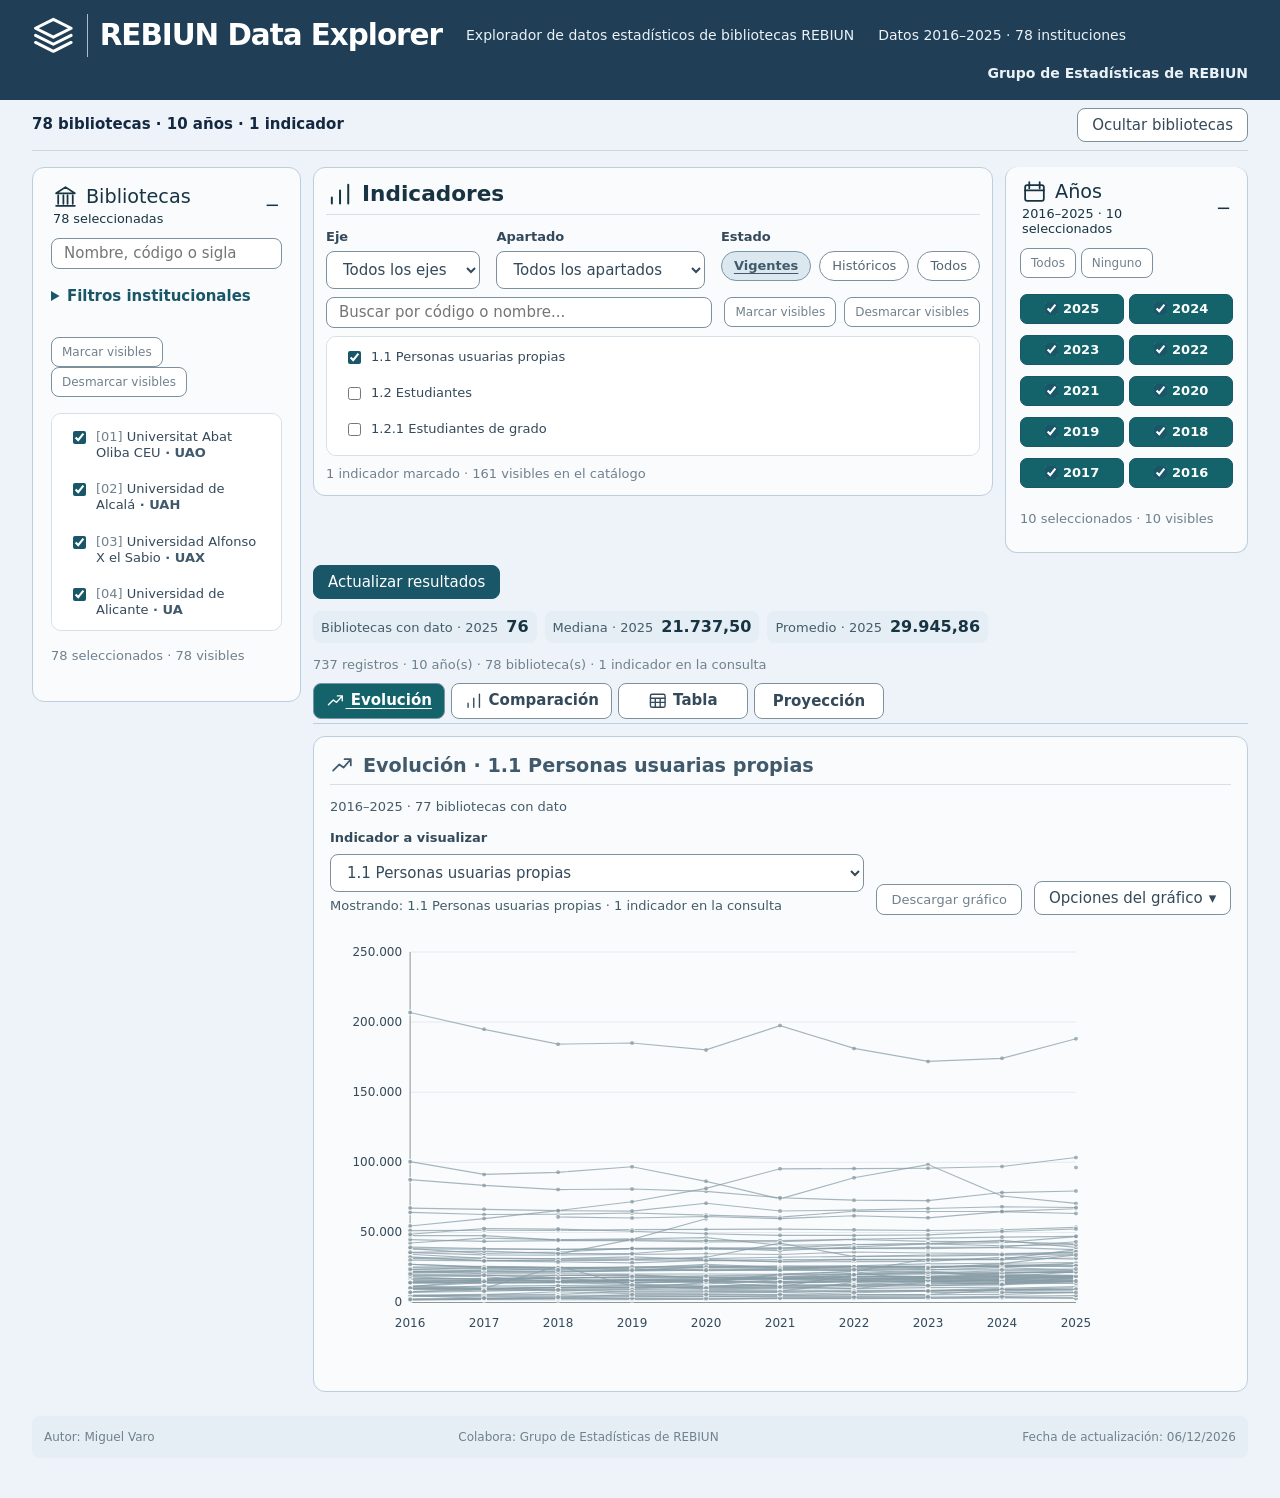
==== commit b9a028be: "Simplifica las opciones del prototipo REBIUN" ====
--- a/pruebas/redisenio-dashboard/index.html
+++ b/pruebas/redisenio-dashboard/index.html
@@ -5,7 +5,7 @@
     <meta charset="UTF-8">
     <meta name="viewport" content="width=device-width, initial-scale=1.0">
     <title>REBIUN Data Explorer | Estadísticas REBIUN</title>
-    <link rel="stylesheet" href="estilos.css">
+    <link rel="stylesheet" href="estilos.css?v=opciones-grafico">
 </head>
 
 <body class="prueba-rediseno">
@@ -13,11 +13,12 @@
 <main>
 
     <header class="cabecera-aplicacion">
-        <h1>REBIUN Data Explorer</h1>
+        <h1><svg class="icono-interfaz" viewBox="0 0 24 24" fill="none" stroke="currentColor" stroke-width="1.7" stroke-linecap="round" stroke-linejoin="round" aria-hidden="true"><path d="m2 8 10-5 10 5-10 5zM2 12l10 5 10-5M2 16l10 5 10-5"/></svg><span>REBIUN Data Explorer</span></h1>
         <p class="subtitulo-aplicacion">
             Explorador de datos estadísticos de bibliotecas REBIUN
         </p>
         <p class="metadatos-aplicacion">Datos 2016–2025 · 78 instituciones</p>
+        <p class="grupo-estadisticas">Grupo de Estadísticas de REBIUN</p>
     </header>
 <div class="barra-seleccion">
     <p id="seleccion-actual" role="status">Cargando selección…</p>
@@ -25,12 +26,20 @@
 </div>
 <div class="espacio-trabajo">
 <aside id="panel-seleccion" aria-labelledby="titulo-seleccion">
-<h2 id="titulo-seleccion">Selección institucional</h2>
+<h2 id="titulo-seleccion" class="solo-lectura">Selección institucional</h2>
 <section class="grupo-seleccion">
-    <h3><button class="acordeon" type="button" aria-expanded="false" aria-controls="filtros-bibliotecas">
-        <span>Bibliotecas</span><span class="detalle-seleccion" id="detalle-bibliotecas"></span>
+    <h3><button class="acordeon" type="button" aria-expanded="true" aria-controls="filtros-bibliotecas">
+        <span class="titulo-con-icono"><svg class="icono-interfaz" viewBox="0 0 24 24" fill="none" stroke="currentColor" stroke-width="1.7" stroke-linecap="round" stroke-linejoin="round" aria-hidden="true"><path d="m3 9 9-6 9 6H3zm2 2v8m5-8v8m4-8v8m5-8v8M3 21h18"/></svg>Bibliotecas</span><span class="detalle-seleccion" id="detalle-bibliotecas"></span>
     </button></h3>
-    <div class="filtros" id="filtros-bibliotecas" hidden><div class="segmentadores">
+    <div class="filtros" id="filtros-bibliotecas">
+        <input
+                    type="search"
+                    id="buscar-biblioteca" aria-label="Buscar bibliotecas"
+                    class="buscador"
+                    placeholder="Nombre, código o sigla">
+        <details class="filtros-institucionales">
+            <summary>Filtros institucionales</summary>
+        <div class="segmentadores">
 
                 <div class="campo">
 
@@ -115,7 +124,7 @@
 
             </fieldset>
             </div>
-
+        </details>
 
             <div class="bloque-lista">
 
@@ -142,11 +151,7 @@
                 </div>
 
 
-                <input
-                    type="search"
-                    id="buscar-biblioteca" aria-label="Buscar bibliotecas"
-                    class="buscador"
-                    placeholder="Buscar por universidad, código o sigla...">
+
 
 
                 <div
@@ -168,7 +173,7 @@
 </aside>
 <div class="area-analisis">
     <section class="catalogo-indicadores" aria-labelledby="titulo-indicadores">
-        <h2 id="titulo-indicadores">Indicadores</h2>
+        <h2 id="titulo-indicadores" class="titulo-con-icono"><svg class="icono-interfaz" viewBox="0 0 24 24" fill="none" stroke="currentColor" stroke-width="1.7" stroke-linecap="round" stroke-linejoin="round" aria-hidden="true"><path d="M5 20v-5m7 5V9m7 11V4"/></svg>Indicadores</h2>
         <div class="segmentadores filtros-catalogo">
 
             <div class="campo">
@@ -290,7 +295,7 @@
     </section>
 <section class="grupo-seleccion periodo-consulta">
     <h3><button class="acordeon" type="button" aria-expanded="true" aria-controls="filtros-anios">
-        <span>Años</span><span class="detalle-seleccion" id="detalle-anios"></span>
+        <span class="titulo-con-icono"><svg class="icono-interfaz" viewBox="0 0 24 24" fill="none" stroke="currentColor" stroke-width="1.7" stroke-linecap="round" stroke-linejoin="round" aria-hidden="true"><rect x="3" y="6" width="18" height="15" rx="2"/><path d="M7 3v6m10-6v6M3 11h18"/></svg>Años</span><span class="detalle-seleccion" id="detalle-anios"></span>
     </button></h3>
     <div class="filtros" id="filtros-anios"><div class="bloque-lista bloque-anios">
 
@@ -330,9 +335,11 @@
 
             </div></div>
 </section>
-        <button id="aplicar-seleccion" type="button" disabled>Aplicar selección</button>
+        <button id="aplicar-seleccion" type="button" disabled>Actualizar resultados</button>
     <section class="seccion-resultados" aria-label="Resultados">
 
+            <div class="metricas-grafico" id="metricas-evolucion" aria-label="Resumen del gráfico" hidden></div>
+            <div class="metricas-grafico" id="metricas-comparacion" aria-label="Resumen del gráfico" hidden></div>
         <div id="resumen"></div>
 
         <div
@@ -346,22 +353,11 @@
                 type="button"
                 class="pestana-vista activa"
                 role="tab"
-                id="pestana-tabla"
-                data-vista="tabla"
-                aria-controls="panel-tabla"
-                aria-selected="true">
-                Tabla
-            </button>
-
-            <button
-                type="button"
-                class="pestana-vista"
-                role="tab"
-                id="pestana-evolucion" tabindex="-1"
+                id="pestana-evolucion"
                 data-vista="evolucion"
                 aria-controls="evolucion"
-                aria-selected="false">
-                Evolución
+                aria-selected="true">
+                <svg class="icono-interfaz" viewBox="0 0 24 24" fill="none" stroke="currentColor" stroke-width="1.7" stroke-linecap="round" stroke-linejoin="round" aria-hidden="true"><path d="m3 17 6-6 4 3 7-8m-6 0h6v6"/></svg> Evolución
             </button>
 
             <button
@@ -372,8 +368,23 @@
                 data-vista="comparacion"
                 aria-controls="comparacion"
                 aria-selected="false">
-                Comparación
+                <svg class="icono-interfaz" viewBox="0 0 24 24" fill="none" stroke="currentColor" stroke-width="1.7" stroke-linecap="round" stroke-linejoin="round" aria-hidden="true"><path d="M5 20v-5m7 5V9m7 11V4"/></svg> Comparación
             </button>
+
+            <button
+                type="button"
+                class="pestana-vista"
+                role="tab"
+                id="pestana-tabla" tabindex="-1"
+                data-vista="tabla"
+                aria-controls="panel-tabla"
+                aria-selected="false">
+                <svg class="icono-interfaz" viewBox="0 0 24 24" fill="none" stroke="currentColor" stroke-width="1.7" stroke-linecap="round" stroke-linejoin="round" aria-hidden="true"><rect x="3" y="4" width="18" height="16" rx="2"/><path d="M3 9h18M3 14h18M9 9v11m6-11v11"/></svg> Tabla
+            </button>
+
+            <button type="button" class="pestana-vista" role="tab"
+                    id="pestana-proyeccion" tabindex="-1" data-vista="proyeccion"
+                    aria-controls="proyeccion" aria-selected="false">Proyección</button>
 
         </div>
 
@@ -453,28 +464,17 @@
             role="tabpanel"
             aria-labelledby="pestana-evolucion"
             hidden>
+            <h2 class="titulo-con-icono"><svg class="icono-interfaz" viewBox="0 0 24 24" fill="none" stroke="currentColor" stroke-width="1.7" stroke-linecap="round" stroke-linejoin="round" aria-hidden="true"><path d="m3 17 6-6 4 3 7-8m-6 0h6v6"/></svg><span id="titulo-grafico-evolucion">Evolución del indicador</span></h2>
+            <p class="contexto-indicador" id="cobertura-evolucion"></p>
 
             <div class="controles-grafico">
                 <div class="campo">
                     <label for="indicador-evolucion">
                         Indicador a visualizar
                     </label>
-                    <select id="indicador-evolucion"></select>
-                </div>
-
-                <div class="campo campo-destacar-biblioteca">
-                    <label for="destacar-biblioteca-evolucion">
-                        Destacar biblioteca (opcional)
-                    </label>
-                    <select id="destacar-biblioteca-evolucion">
-                        <option value="">Ninguna</option>
-                    </select>
-                </div>
-
-                <label class="control-promedio">
-                    <input type="checkbox" id="mostrar-promedio-evolucion">
-                    Mostrar promedio
-                </label>
+                    <select id="indicador-evolucion" aria-describedby="contexto-indicador-evolucion"></select>
+                    <p class="contexto-indicador" id="contexto-indicador-evolucion"></p>
+                </div>
 
                 <div class="descarga-grafico">
                     <button
@@ -495,9 +495,34 @@
                         <button type="button" data-descarga="pdf" data-vista-descarga="evolucion">PDF</button>
                     </div>
                 </div>
-            </div>
-
-            <div class="metricas-grafico" id="metricas-evolucion" aria-label="Resumen del gráfico" hidden></div>
+                <button type="button" class="boton-opciones-grafico"
+                        aria-expanded="false" aria-controls="ajustes-evolucion">Opciones del gráfico</button>
+            </div>
+
+            <div class="ajustes-grafico" id="ajustes-evolucion" hidden>
+                <div class="campo campo-destacar-biblioteca">
+                    <label for="destacar-biblioteca-evolucion">
+                        Destacar biblioteca (opcional)
+                    </label>
+                    <select id="destacar-biblioteca-evolucion">
+                        <option value="">Ninguna</option>
+                    </select>
+                </div>
+
+                <div class="campo">
+                    <label for="formato-evolucion">Vista</label>
+                    <select id="formato-evolucion">
+                        <option value="lineas">Líneas</option>
+                        <option value="barras">Barras · Biblioteca frente al grupo</option>
+                    </select>
+                </div>
+
+                <label class="control-promedio">
+                    <input type="checkbox" id="mostrar-promedio-evolucion">
+                    Mostrar promedio
+                </label>
+            </div>
+
             <div
                 id="grafico-evolucion"
                 class="contenedor-grafico">
@@ -511,44 +536,15 @@
             role="tabpanel"
             aria-labelledby="pestana-comparacion"
             hidden>
+            <h2 class="titulo-con-icono"><svg class="icono-interfaz" viewBox="0 0 24 24" fill="none" stroke="currentColor" stroke-width="1.7" stroke-linecap="round" stroke-linejoin="round" aria-hidden="true"><path d="M5 20v-5m7 5V9m7 11V4"/></svg><span id="titulo-grafico-comparacion">Comparación del indicador</span></h2>
 
             <div class="controles-grafico">
                 <div class="campo">
                     <label for="indicador-comparacion">
                         Indicador
                     </label>
-                    <select id="indicador-comparacion"></select>
-                </div>
-
-                <div class="campo">
-                    <label for="destacar-comparacion">Destacar biblioteca</label>
-                    <select id="destacar-comparacion"></select>
-                </div>
-                <fieldset class="selector-modo-comparacion">
-                    <legend>Modo de comparación</legend>
-                    <div class="chips-anios" role="group" aria-label="Modo de comparación">
-                        <button type="button" class="chip-anio activo" data-modo-comparacion="absoluto" aria-pressed="true">Valores absolutos</button>
-                        <button type="button" class="chip-anio" data-modo-comparacion="por-usuario" aria-pressed="false">Por persona usuaria propia</button>
-                        <span class="ayuda-normalizacion" tabindex="0" aria-label="Normaliza el indicador dividiéndolo entre las personas usuarias propias de cada biblioteca en el año seleccionado. Utilice esta opción solo cuando esta relación sea adecuada para el indicador consultado." title="Normaliza el indicador dividiéndolo entre las personas usuarias propias de cada biblioteca en el año seleccionado. Utilice esta opción solo cuando esta relación sea adecuada para el indicador consultado.">ⓘ</span>
-                    </div>
-                </fieldset>
-
-                <div class="controles-disposicion-comparacion">
-                    <div class="campo">
-                        <label for="orden-comparacion">Ordenar</label>
-                        <select id="orden-comparacion">
-                            <option value="desc">Mayor a menor</option>
-                            <option value="asc">Menor a mayor</option>
-                            <option value="alfabetico">Alfabético</option>
-                        </select>
-                    </div>
-                    <div class="campo">
-                        <label for="orientacion-comparacion">Orientación</label>
-                        <select id="orientacion-comparacion">
-                            <option value="horizontal" selected>Horizontal</option>
-                            <option value="vertical">Vertical</option>
-                        </select>
-                    </div>
+                    <select id="indicador-comparacion" aria-describedby="contexto-indicador-comparacion"></select>
+                    <p class="contexto-indicador" id="contexto-indicador-comparacion"></p>
                 </div>
 
                 <fieldset class="selector-anios-comparacion">
@@ -580,9 +576,47 @@
                         <button type="button" data-descarga="pdf" data-vista-descarga="comparacion">PDF</button>
                     </div>
                 </div>
-            </div>
-
-            <div class="metricas-grafico" id="metricas-comparacion" aria-label="Resumen del gráfico" hidden></div>
+                <button type="button" class="boton-opciones-grafico"
+                        aria-expanded="false" aria-controls="ajustes-comparacion">Opciones del gráfico</button>
+            </div>
+
+            <div class="ajustes-grafico" id="ajustes-comparacion" hidden>
+                <div class="campo">
+                    <label for="destacar-comparacion">Destacar biblioteca</label>
+                    <select id="destacar-comparacion"></select>
+                </div>
+                <fieldset class="selector-modo-comparacion">
+                    <legend>Modo de comparación</legend>
+                    <div class="chips-anios" role="group" aria-label="Modo de comparación">
+                        <button type="button" class="chip-anio activo" data-modo-comparacion="absoluto" aria-pressed="true">Valores absolutos</button>
+                        <button type="button" class="chip-anio" data-modo-comparacion="por-usuario" aria-pressed="false">Por persona usuaria propia</button>
+                        <span class="ayuda-normalizacion" tabindex="0" aria-label="Normaliza el indicador dividiéndolo entre las personas usuarias propias de cada biblioteca en el año seleccionado. Utilice esta opción solo cuando esta relación sea adecuada para el indicador consultado." title="Normaliza el indicador dividiéndolo entre las personas usuarias propias de cada biblioteca en el año seleccionado. Utilice esta opción solo cuando esta relación sea adecuada para el indicador consultado.">ⓘ</span>
+                    </div>
+                </fieldset>
+
+                <div class="controles-disposicion-comparacion">
+                    <div class="campo">
+                        <label for="orden-comparacion">Ordenar</label>
+                        <select id="orden-comparacion">
+                            <option value="desc">Mayor a menor</option>
+                            <option value="asc">Menor a mayor</option>
+                            <option value="alfabetico">Alfabético</option>
+                        </select>
+                    </div>
+                    <div class="campo">
+                        <label for="orientacion-comparacion">Orientación</label>
+                        <select id="orientacion-comparacion">
+                            <option value="horizontal" selected>Horizontal</option>
+                            <option value="vertical">Vertical</option>
+                        </select>
+                    </div>
+                </div>
+                <label class="control-promedio">
+                    <input type="checkbox" id="mostrar-promedio-comparacion" checked>
+                    Mostrar promedio de referencia
+                </label>
+            </div>
+
             <div
                 id="grafico-comparacion"
                 class="contenedor-grafico">
@@ -590,17 +624,56 @@
 
         </div>
 
+
+
+        <div id="proyeccion" class="vista-grafico" role="tabpanel" aria-labelledby="pestana-proyeccion" hidden>
+            <h2>Proyección</h2>
+            <div class="controles-grafico">
+                <div class="campo"><label for="indicador-proyeccion">Indicador</label><select id="indicador-proyeccion"></select></div>
+                <div class="campo"><label for="biblioteca-proyeccion">Biblioteca</label><select id="biblioteca-proyeccion"></select></div>
+                <div class="campo"><label for="periodo-proyeccion">Periodo de referencia</label>
+                    <select id="periodo-proyeccion">
+                        <option value="serie">Serie de la consulta</option>
+                        <option value="reciente">Últimos cuatro años</option>
+                    </select>
+                </div>
+                <div class="campo"><label for="horizonte-proyeccion">Horizonte</label>
+                    <select id="horizonte-proyeccion">
+                        <option value="1">1 año</option>
+                        <option value="3" selected>3 años</option>
+                    </select>
+                </div>
+                <div class="campo"><label for="nivel-proyeccion">Intervalo de predicción</label>
+                    <select id="nivel-proyeccion">
+                        <option value="95">95 %</option>
+                        <option value="80">80 %</option>
+                    </select>
+                </div>
+                <div class="campo"><label for="metodo-proyeccion">Método</label>
+                    <select id="metodo-proyeccion">
+                        <option value="lineal">Tendencia lineal</option>
+                        <option value="ultimo">Último valor observado</option>
+                    </select>
+                </div>
+            </div>
+            <p id="resultado-proyeccion" class="resultado-proyeccion" role="status"></p>
+            <div id="grafico-proyeccion" class="contenedor-grafico" role="region" aria-label="Gráfico de proyección" tabindex="0"></div>
+            <p id="banda-proyeccion" hidden><span aria-hidden="true"></span>
+                Banda sombreada: intervalo de predicción estimado. Línea discontinua: proyección del método seleccionado.
+            </p>
+            <ul id="rangos-proyeccion" aria-label="Rango por año"></ul>
+            <p id="validacion-proyeccion"></p>
+        </div>
+
+    </section>
+
+</div>
+</div>
         <footer class="pie-resultados">
             <div>Autor: Miguel Varo</div>
             <div>Colabora: Grupo de Estadísticas de REBIUN</div>
             <div>Fecha de actualización: <time id="fecha-actualizacion"></time></div>
         </footer>
-
-    </section>
-
-
-</div>
-</div>
 </main>
 
 <section
@@ -609,7 +682,7 @@
     aria-hidden="true">
 </section>
 
-<script src="app.js"></script>
+<script src="app.js?v=opciones-grafico"></script>
 
 </body>
 
--- a/pruebas/redisenio-dashboard/estilos.css
+++ b/pruebas/redisenio-dashboard/estilos.css
@@ -2240,3 +2240,450 @@
 .prueba-rediseno .controles-grafico > * {
     min-width: 0;
 }
+
+/* Composición del prototipo */
+.prueba-rediseno {
+    background: #edf3f8;
+    color: #142841;
+}
+
+.prueba-rediseno main {
+    padding-top: 0;
+}
+
+.prueba-rediseno .cabecera-aplicacion {
+    display: flex;
+    flex-wrap: wrap;
+    align-items: center;
+    column-gap: var(--espacio-xl);
+    row-gap: var(--espacio-xs);
+    margin-inline: calc(-1 * clamp(12px, 2.5vw, 36px));
+    padding: 14px clamp(16px, 2.5vw, 36px);
+    background: #203e55;
+    border: 0;
+    color: #fff;
+}
+
+.prueba-rediseno .cabecera-aplicacion h1 {
+    display: flex;
+    align-items: center;
+    gap: var(--espacio-md);
+    margin: 0;
+    font-size: clamp(1.35rem, 2.3vw, 2rem);
+}
+
+.prueba-rediseno .cabecera-aplicacion h1 .icono-interfaz {
+    padding-right: var(--espacio-md);
+    border-right: 1px solid #a6c0cf;
+    box-sizing: content-box;
+    width: 1.45em;
+    height: 1.45em;
+}
+
+.prueba-rediseno .cabecera-aplicacion p {
+    color: #eaf2f8;
+}
+
+.titulo-con-icono {
+    display: flex;
+    align-items: center;
+    gap: var(--espacio-sm);
+}
+
+.icono-interfaz {
+    width: 1.3em;
+    height: 1.3em;
+    flex: none;
+    vertical-align: middle;
+}
+
+.solo-lectura {
+    position: absolute;
+    width: 1px;
+    height: 1px;
+    overflow: hidden;
+    clip-path: inset(50%);
+}
+
+.prueba-rediseno .espacio-trabajo {
+    grid-template-columns: clamp(250px, 21vw, 292px) minmax(0, 1fr);
+    gap: var(--espacio-md);
+}
+
+.prueba-rediseno .espacio-trabajo:has(#panel-seleccion[hidden]) {
+    grid-template-columns: minmax(0, 1fr);
+}
+
+.prueba-rediseno .area-analisis {
+    display: grid;
+    grid-template-columns: minmax(0, 1fr) minmax(220px, 26%);
+    align-items: start;
+    gap: var(--espacio-md);
+}
+
+.prueba-rediseno #panel-seleccion,
+.prueba-rediseno .catalogo-indicadores,
+.prueba-rediseno .periodo-consulta,
+.prueba-rediseno .vista-grafico,
+.prueba-rediseno #panel-tabla {
+    border: 1px solid #bdcedc;
+    border-radius: 12px;
+    background: #f9fbfd;
+    padding: var(--espacio-lg);
+    min-width: 0;
+}
+
+.prueba-rediseno .catalogo-indicadores,
+.prueba-rediseno .periodo-consulta {
+    margin: 0;
+}
+
+.prueba-rediseno .catalogo-indicadores .lista-indicadores {
+    max-height: 144px;
+}
+
+.prueba-rediseno #filtros-bibliotecas > .buscador {
+    margin-block: 0 var(--espacio-md);
+}
+
+.prueba-rediseno .grupo-seleccion {
+    border-top: 0;
+}
+
+.prueba-rediseno .acordeon {
+    padding-top: 0;
+}
+
+.prueba-rediseno .acordeon .titulo-con-icono {
+    font-size: 1.2rem;
+}
+
+.prueba-rediseno .periodo-consulta .lista-anios {
+    display: grid;
+    grid-template-columns: repeat(auto-fit, minmax(55px, 1fr));
+    border: 0;
+    background: transparent;
+    padding: 0;
+}
+
+.periodo-consulta .lista-anios .opcion-check:has(input:checked) {
+    background: #14636a;
+    color: #fff;
+}
+
+.prueba-rediseno #aplicar-seleccion {
+    grid-column: 1 / -1;
+    justify-self: start;
+    margin: 0 0 var(--espacio-lg);
+}
+
+.prueba-rediseno .seccion-resultados {
+    margin-top: var(--espacio-sm);
+}
+
+.prueba-rediseno .metricas-grafico {
+    display: none;
+    border: 0;
+    padding: 0;
+    margin-bottom: var(--espacio-md);
+    gap: var(--espacio-sm);
+}
+
+.seccion-resultados:has(#selector-vistas:not([hidden]) #pestana-evolucion[aria-selected="true"]) #metricas-evolucion:not([hidden]),
+.seccion-resultados:has(#selector-vistas:not([hidden]) #pestana-comparacion[aria-selected="true"]) #metricas-comparacion:not([hidden]) {
+    display: flex;
+}
+
+.prueba-rediseno .metricas-grafico div {
+    flex: 1 1 175px;
+    padding: var(--espacio-md);
+    background: #e5eef5;
+    border-radius: 8px;
+}
+
+.prueba-rediseno .metricas-grafico strong {
+    font-size: 1.35rem;
+}
+
+.prueba-rediseno .selector-vistas {
+    border-bottom: 1px solid #bdcedc;
+    padding-bottom: var(--espacio-xs);
+}
+
+.prueba-rediseno .pestana-vista {
+    min-width: min(100%, 130px);
+}
+
+.prueba-rediseno .pestana-vista.activa {
+    background: #14636a;
+}
+
+.prueba-rediseno .vista-grafico > h2 {
+    margin: 0 0 var(--espacio-md);
+    font-size: 1.2rem;
+}
+
+.prueba-rediseno .pie-resultados {
+    display: flex;
+    flex-wrap: wrap;
+    justify-content: space-between;
+    gap: var(--espacio-sm) var(--espacio-xl);
+    padding: var(--espacio-md);
+    background: #e5eef5;
+    border-radius: 8px;
+}
+
+@media (max-width: 1100px) {
+    .prueba-rediseno .area-analisis {
+        grid-template-columns: minmax(0, 1fr);
+    }
+}
+
+@media (max-width: 740px) {
+    .prueba-rediseno .espacio-trabajo {
+        grid-template-columns: minmax(0, 1fr);
+    }
+}
+
+.prueba-rediseno .cabecera-aplicacion h1 {
+    color: inherit;
+}
+
+.prueba-rediseno .cabecera-aplicacion .grupo-estadisticas {
+    margin-inline-start: auto;
+    font-weight: 600;
+}
+
+@media (max-width: 740px) {
+    .prueba-rediseno .cabecera-aplicacion .grupo-estadisticas {
+        margin-inline-start: 0;
+    }
+}
+
+.prueba-rediseno .area-analisis > .seccion-resultados {
+    grid-column: 1 / -1;
+    margin: 0;
+}
+
+.prueba-rediseno .area-analisis > #aplicar-seleccion {
+    margin: 0;
+}
+
+.prueba-rediseno .periodo-consulta .lista-anios {
+    grid-template-columns: repeat(auto-fit, minmax(72px, 1fr));
+}
+
+.prueba-rediseno .periodo-consulta .lista-anios .opcion-check {
+    justify-content: center;
+    gap: 5px;
+    padding-inline: 5px;
+    white-space: nowrap;
+    border-radius: 7px;
+}
+
+.prueba-rediseno .periodo-consulta .opcion-check input {
+    flex: 0 0 auto;
+    margin: 0;
+    width: 13px;
+    height: 13px;
+}
+
+.prueba-rediseno .metricas-grafico div {
+    min-width: 0;
+}
+
+.prueba-rediseno #resumen {
+    font-size: .8125rem;
+    margin-bottom: var(--espacio-sm);
+}
+
+.prueba-rediseno .pie-resultados {
+    margin-top: var(--espacio-xl);
+}
+
+@media (max-width: 740px) {
+    .prueba-rediseno .periodo-consulta .lista-anios {
+        grid-template-columns: repeat(auto-fit, minmax(68px, 1fr));
+    }
+}
+
+.prueba-rediseno .filtros-institucionales {
+    margin-bottom: var(--espacio-sm);
+}
+
+.prueba-rediseno .filtros-institucionales summary {
+    min-height: 32px;
+    padding-block: var(--espacio-xs);
+    cursor: pointer;
+    color: var(--prueba-accion);
+    font-weight: 600;
+}
+
+.prueba-rediseno .filtros-institucionales[open] summary {
+    margin-bottom: var(--espacio-sm);
+}
+
+.prueba-rediseno .catalogo-indicadores,
+.prueba-rediseno .periodo-consulta {
+    padding: var(--espacio-md);
+}
+
+.prueba-rediseno .catalogo-indicadores .filtros-catalogo,
+.prueba-rediseno .herramientas-catalogo {
+    margin-bottom: var(--espacio-sm);
+}
+
+.prueba-rediseno .lista-indicadores .opcion-check {
+    padding-block: 4px;
+}
+
+.prueba-rediseno .catalogo-indicadores .lista-indicadores {
+    max-height: 120px;
+}
+
+.prueba-rediseno .metricas-grafico div {
+    padding-block: var(--espacio-sm);
+}
+
+.prueba-rediseno .controles-grafico {
+    margin-bottom: var(--espacio-sm);
+}
+
+.prueba-rediseno .contenedor-grafico {
+    padding-block: var(--espacio-xs);
+}
+
+.punto-evolucion {
+    fill: transparent;
+    cursor: help;
+}
+
+.punto-evolucion:hover,
+.punto-evolucion:focus-visible {
+    stroke: #14636a;
+    stroke-width: 2;
+}
+
+.ficha-punto-evolucion {
+    position: fixed;
+    z-index: 20;
+    display: grid;
+    gap: 3px;
+    max-width: min(300px, calc(100vw - 16px));
+    box-sizing: border-box;
+    padding: 9px 12px;
+    border: 1px solid #bdcedc;
+    border-radius: 8px;
+    background: #fff;
+    color: #142841;
+    box-shadow: 0 3px 12px #14284120;
+    font-size: .875rem;
+    pointer-events: none;
+}
+
+@media print {
+    .ficha-punto-evolucion,
+    .puntos-interactivos {
+        display: none;
+    }
+}
+
+.prueba-rediseno .contexto-indicador {
+    margin: var(--espacio-xs) 0 0;
+    color: #435c68;
+    font-size: .8125rem;
+    overflow-wrap: anywhere;
+}
+
+.prueba-rediseno .resultado-proyeccion {
+    border-left: 3px solid #14636a;
+    padding: 8px 12px;
+    background: #e5eef5;
+    font-weight: 600;
+}
+
+#banda-proyeccion span {
+    display: inline-block;
+    width: 1em;
+    height: .75em;
+    background: #aad9da;
+    border: 1px solid #14636a;
+    margin-inline-end: .35em;
+}
+
+#rangos-proyeccion {
+    display: flex;
+    flex-wrap: wrap;
+    gap: .5rem 1.25rem;
+    padding: 0;
+    list-style: none;
+    font-variant-numeric: tabular-nums;
+}
+
+.prueba-rediseno :is(#evolucion, #comparacion) .controles-grafico {
+    align-items: end;
+    gap: var(--espacio-sm) var(--espacio-md);
+}
+
+.prueba-rediseno :is(#evolucion, #comparacion) .controles-grafico > .campo {
+    flex: 1 1 260px;
+}
+
+.prueba-rediseno #comparacion .selector-anios-comparacion {
+    flex: 1 1 250px;
+    margin: 0;
+}
+
+.prueba-rediseno .boton-opciones-grafico::after {
+    content: "▾";
+    margin-inline-start: .4em;
+}
+
+.prueba-rediseno .boton-opciones-grafico[aria-expanded="true"]::after {
+    content: "▴";
+}
+
+.prueba-rediseno .ajustes-grafico {
+    display: flex;
+    flex-wrap: wrap;
+    align-items: end;
+    gap: var(--espacio-md) var(--espacio-lg);
+    margin-bottom: var(--espacio-sm);
+    padding: var(--espacio-md);
+    border: 1px solid #bdcedc;
+    border-radius: 8px;
+    background: var(--prueba-superficie);
+}
+
+.prueba-rediseno .ajustes-grafico > *,
+.prueba-rediseno .ajustes-grafico select {
+    min-width: 0;
+    max-width: 100%;
+}
+
+.prueba-rediseno .ajustes-grafico .control-promedio {
+    align-self: end;
+    min-height: 30px;
+}
+
+.prueba-rediseno .ajustes-grafico .controles-disposicion-comparacion {
+    flex-wrap: wrap;
+}
+
+.prueba-rediseno #metricas-evolucion > div,
+.prueba-rediseno #metricas-comparacion > div {
+    display: flex;
+    flex: 0 1 auto;
+    align-items: baseline;
+    flex-wrap: wrap;
+    gap: var(--espacio-xs) var(--espacio-sm);
+    padding: var(--espacio-xs) var(--espacio-sm);
+}
+
+.prueba-rediseno .metricas-grafico > div strong {
+    font-size: 1rem;
+}
+
+.prueba-rediseno #cobertura-evolucion {
+    margin: 0 0 var(--espacio-md);
+}
